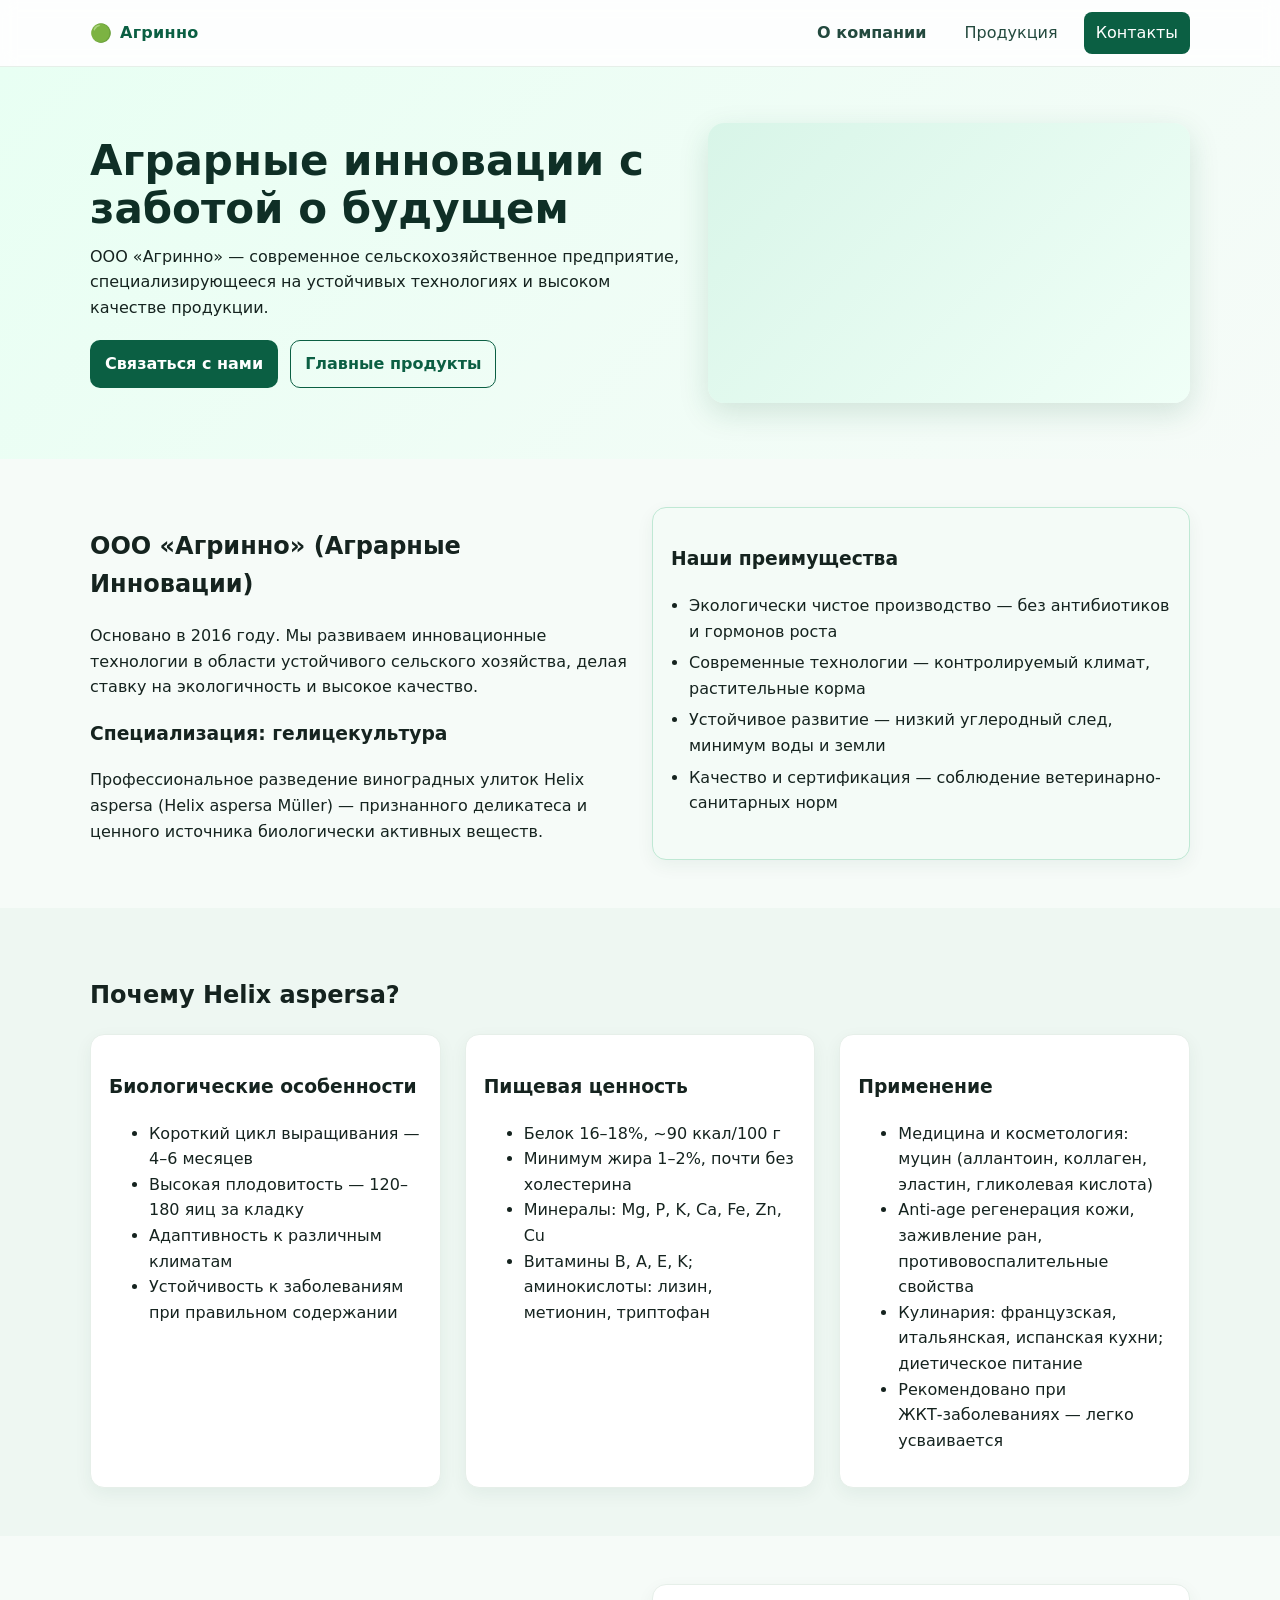
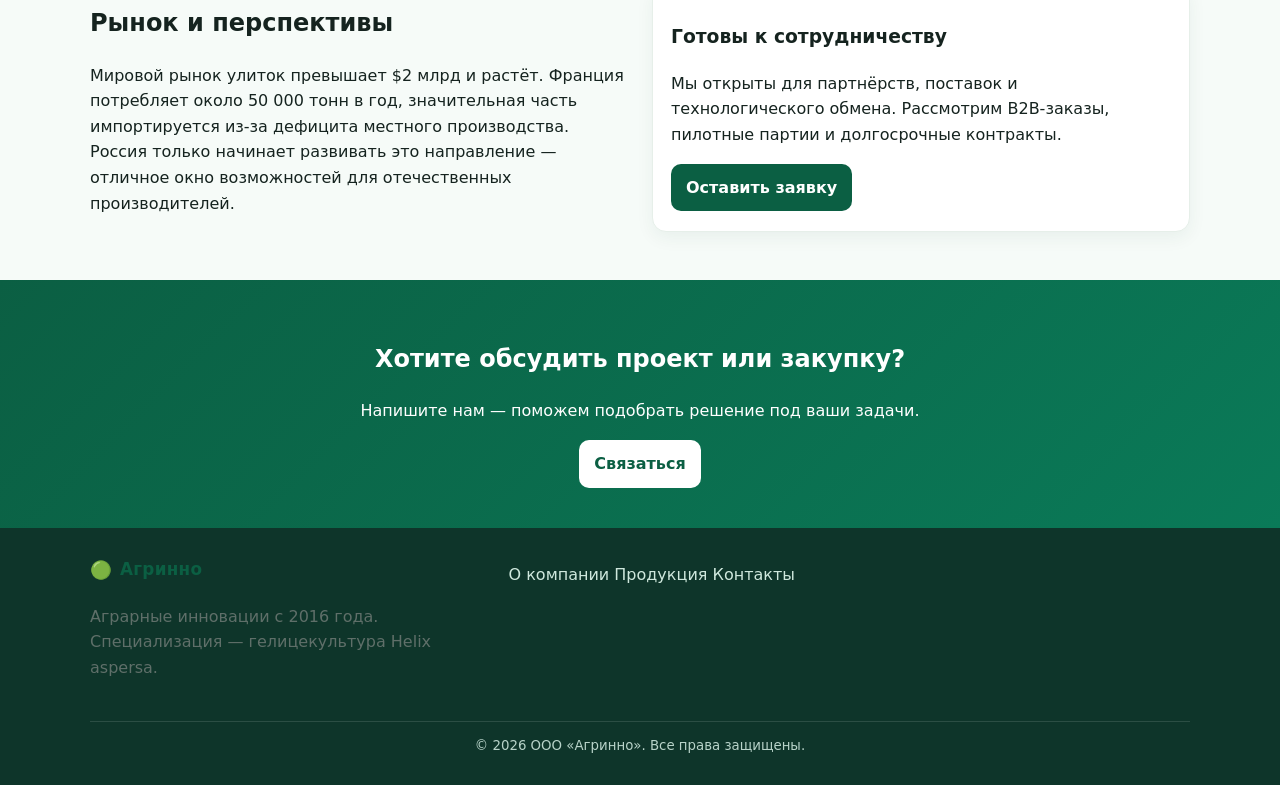
==== index.html @ d658facc "go" ====
<!doctype html>
<html lang="ru">
<head>
  <meta charset="utf-8" />
  <meta name="viewport" content="width=device-width, initial-scale=1" />
  <title>ООО «Агринно» — Аграрные инновации с заботой о будущем</title>
  <meta name="description" content="ООО «Агринно» — современное сельскохозяйственное предприятие. Специализация: гелицекультура (Helix aspersa). Экологично, современно, устойчиво." />
  <link rel="preload" href="styles.css" as="style" />
  <link rel="stylesheet" href="styles.css" />
  <link rel="icon" href="assets/img/favicon.png" />
  <meta property="og:title" content="ООО «Агринно» — Аграрные инновации" />
  <meta property="og:description" content="Гелицекультура Helix aspersa. Экологичное производство, устойчивые технологии, высокое качество." />
  <meta property="og:type" content="website" />
  <meta property="og:url" content="https://example.com/" />
  <meta property="og:image" content="https://example.com/assets/img/og-image.jpg" />
  <script type="application/ld+json">
  {
    "@context": "https://schema.org",
    "@type": ["Organization","LocalBusiness","Farm"],
    "name": "ООО «Агринно»",
    "alternateName": "Аграрные Инновации",
    "foundingDate": "2016",
    "description": "Современное сельскохозяйственное предприятие, специализация — гелицекультура Helix aspersa.",
    "url": "https://example.com",
    "logo": "https://example.com/assets/img/logo.svg",
    "image": "https://example.com/assets/img/og-image.jpg",
    "address": {
      "@type": "PostalAddress",
      "addressCountry": "RU"
    },
    "sameAs": []
  }
  </script>
  <script src="script.js" defer></script>
</head>
<body>
  <header class="site-header">
    <div class="container header-inner">
      <a class="logo" href="index.html" aria-label="Агринно — на главную">
        <span class="logo-mark" aria-hidden="true">🟢</span>
        <span class="logo-text">Агринно</span>
      </a>
      <button class="nav-toggle" aria-label="Открыть меню" aria-expanded="false">☰</button>
      <nav class="site-nav" aria-label="Главное меню">
        <a class="nav-link active" href="index.html">О компании</a>
        <a class="nav-link" href="products.html">Продукция</a>
        <a class="nav-link cta" href="contacts.html">Контакты</a>
      </nav>
    </div>
  </header>

  <main>
    <section class="hero" role="region" aria-label="Аграрные инновации">
      <div class="container hero-inner">
        <div class="hero-content">
          <h1>Аграрные инновации с заботой о будущем</h1>
          <p>ООО «Агринно» — современное сельскохозяйственное предприятие, специализирующееся на устойчивых технологиях и высоком качестве продукции.</p>
          <div class="hero-actions">
            <a class="btn primary" href="contacts.html">Связаться с нами</a>
            <a class="btn ghost" href="products.html">Главные продукты</a>
          </div>
        </div>
        <div class="hero-art" aria-hidden="true"></div>
      </div>
    </section>

    <section class="section">
      <div class="container grid two">
        <div>
          <h2>ООО «Агринно» (Аграрные Инновации)</h2>
          <p>Основано в 2016 году. Мы развиваем инновационные технологии в области устойчивого сельского хозяйства, делая ставку на экологичность и высокое качество.</p>
          <h3>Специализация: гелицекультура</h3>
          <p>Профессиональное разведение виноградных улиток Helix aspersa (Helix aspersa Müller) — признанного деликатеса и ценного источника биологически активных веществ.</p>
        </div>
        <div class="card highlight">
          <h3>Наши преимущества</h3>
          <ul class="checklist">
            <li>Экологически чистое производство — без антибиотиков и гормонов роста</li>
            <li>Современные технологии — контролируемый климат, растительные корма</li>
            <li>Устойчивое развитие — низкий углеродный след, минимум воды и земли</li>
            <li>Качество и сертификация — соблюдение ветеринарно-санитарных норм</li>
          </ul>
        </div>
      </div>
    </section>

    <section class="section alt">
      <div class="container">
        <h2>Почему Helix aspersa?</h2>
        <div class="grid three">
          <div class="card">
            <h3>Биологические особенности</h3>
            <ul>
              <li>Короткий цикл выращивания — 4–6 месяцев</li>
              <li>Высокая плодовитость — 120–180 яиц за кладку</li>
              <li>Адаптивность к различным климатам</li>
              <li>Устойчивость к заболеваниям при правильном содержании</li>
            </ul>
          </div>
          <div class="card">
            <h3>Пищевая ценность</h3>
            <ul>
              <li>Белок 16–18%, ~90 ккал/100 г</li>
              <li>Минимум жира 1–2%, почти без холестерина</li>
              <li>Минералы: Mg, P, K, Ca, Fe, Zn, Cu</li>
              <li>Витамины B, A, E, K; аминокислоты: лизин, метионин, триптофан</li>
            </ul>
          </div>
          <div class="card">
            <h3>Применение</h3>
            <ul>
              <li>Медицина и косметология: муцин (аллантоин, коллаген, эластин, гликолевая кислота)</li>
              <li>Anti‑age регенерация кожи, заживление ран, противовоспалительные свойства</li>
              <li>Кулинария: французская, итальянская, испанская кухни; диетическое питание</li>
              <li>Рекомендовано при ЖКТ‑заболеваниях — легко усваивается</li>
            </ul>
          </div>
        </div>
      </div>
    </section>

    <section class="section">
      <div class="container grid two">
        <div>
          <h2>Рынок и перспективы</h2>
          <p>Мировой рынок улиток превышает $2 млрд и растёт. Франция потребляет около 50 000 тонн в год, значительная часть импортируется из‑за дефицита местного производства. Россия только начинает развивать это направление — отличное окно возможностей для отечественных производителей.</p>
        </div>
        <div class="card">
          <h3>Готовы к сотрудничеству</h3>
          <p>Мы открыты для партнёрств, поставок и технологического обмена. Рассмотрим B2B‑заказы, пилотные партии и долгосрочные контракты.</p>
          <a class="btn primary" href="contacts.html">Оставить заявку</a>
        </div>
      </div>
    </section>

    <section class="cta">
      <div class="container cta-inner">
        <h2>Хотите обсудить проект или закупку?</h2>
        <p>Напишите нам — поможем подобрать решение под ваши задачи.</p>
        <a class="btn inverse" href="contacts.html">Связаться</a>
      </div>
    </section>
  </main>

  <footer class="site-footer">
    <div class="container footer-grid">
      <div>
        <div class="logo footer-logo"><span class="logo-mark">🟢</span><span class="logo-text">Агринно</span></div>
        <p class="muted">Аграрные инновации с 2016 года. Специализация — гелицекультура Helix aspersa.</p>
      </div>
      <nav class="footer-nav" aria-label="Навигация в подвале">
        <a href="index.html">О компании</a>
        <a href="products.html">Продукция</a>
        <a href="contacts.html">Контакты</a>
      </nav>
      <div class="footer-copy">
        <small>© <span id="year"></span> ООО «Агринно». Все права защищены.</small>
      </div>
    </div>
  </footer>
</body>
</html>
---- styles.css ----
/* ====== Reset & base ====== */
* { box-sizing: border-box; }
html, body { margin: 0; padding: 0; }
html { color-scheme: light dark; }
body {
  font-family: system-ui, -apple-system, Segoe UI, Roboto, Ubuntu, Cantarell, Noto Sans, Arial, "Apple Color Emoji", "Segoe UI Emoji";
  line-height: 1.6;
  color: #15231f;
  background: #f6fbf8;
}
img { max-width: 100%; display: block; }
.container { width: min(1100px, 92%); margin: 0 auto; }
.muted { color: #5f6f69; }
.lead { font-size: 1.125rem; color: #2a3a35; }

/* ====== Header & nav ====== */
.site-header {
  position: sticky; top: 0; z-index: 10;
  background: rgba(255,255,255,0.8); backdrop-filter: blur(8px);
  border-bottom: 1px solid #e6efe9;
}
.header-inner { display: flex; align-items: center; justify-content: space-between; padding: 12px 0; }
.logo { display: inline-flex; align-items: center; gap: 8px; font-weight: 700; color: #0b5f43; text-decoration: none; }
.logo-mark { font-size: 1.1rem; }
.logo-text { letter-spacing: 0.3px; }

.nav-toggle { display: none; background: none; border: none; font-size: 1.3rem; }
.site-nav { display: flex; gap: 14px; }
.site-nav a { color: #23493e; text-decoration: none; padding: 8px 12px; border-radius: 8px; }
.site-nav a:hover { background: #e9f5ef; }
.nav-link.active { font-weight: 700; }
.nav-link.cta { background: #0b5f43; color: #fff; }
.nav-link.cta:hover { background: #0a533b; }

/* ====== Hero ====== */
.hero {
  position: relative; isolation: isolate;
  background: linear-gradient(135deg, #e8fff3 0%, #f6fbf8 100%);
}
.hero-inner { display: grid; grid-template-columns: 1.1fr 0.9fr; gap: 28px; align-items: center; padding: 56px 0; }
.hero-content h1 { margin: 0 0 10px; font-size: clamp(28px, 4vw, 42px); line-height: 1.15; color: #0f2f26; }
.hero-content p { margin: 0 0 20px; }
.hero-actions { display: flex; gap: 12px; }
.hero-art { height: 280px; border-radius: 16px; background: url('assets/img/hero.jpg') center/cover no-repeat, linear-gradient(135deg, #d8f5e8, #f0fff7); box-shadow: 0 10px 30px rgba(23,93,63,0.15); }

/* ====== Sections ====== */
.section { padding: 48px 0; }
.section.alt { background: #eef7f2; }
.grid.two { display: grid; grid-template-columns: 1fr 1fr; gap: 24px; }
.grid.three { display: grid; grid-template-columns: repeat(3, 1fr); gap: 24px; }
.card { background: #fff; border: 1px solid #e6efe9; border-radius: 14px; padding: 18px; box-shadow: 0 6px 18px rgba(9,60,43,0.06); }
.card.highlight { border-color: #bfe8d4; background: #f4fbf7; }
.checklist { padding-left: 18px; }
.checklist li { margin: 6px 0; }

/* ====== CTA ====== */
.cta { background: linear-gradient(135deg, #0b5f43, #0a7a58); color: #fff; }
.cta-inner { padding: 40px 0; text-align: center; }
.cta .btn.inverse { background: #fff; color: #0b5f43; }

/* ====== Footer ====== */
.site-footer { background: #0e352a; color: #d8f1e6; }
.footer-grid { display: grid; grid-template-columns: 1.2fr 1fr 1fr; gap: 24px; padding: 28px 0; }
.footer-nav a { display: inline-block; color: #cfe8dd; text-decoration: none; margin: 6px 0; }
.footer-nav a:hover { color: #fff; }
.footer-logo { font-size: 1.05rem; margin-bottom: 4px; }
.footer-copy { grid-column: 1 / -1; border-top: 1px solid rgba(255,255,255,0.12); padding-top: 10px; text-align: center; color: #b8d3c9; }

/* ====== Buttons ====== */
.btn { display: inline-flex; align-items: center; justify-content: center; gap: 8px; padding: 10px 14px; border-radius: 10px; text-decoration: none; font-weight: 600; border: 1px solid transparent; transition: transform .05s ease, background .2s ease; }
.btn:hover { transform: translateY(-1px); }
.btn.primary { background: #0b5f43; color: #fff; }
.btn.primary:hover { background: #0a533b; }
.btn.ghost { background: transparent; color: #0b5f43; border-color: #0b5f43; }

/* ====== Page hero ====== */
.page-hero { background: #eef7f2; border-bottom: 1px solid #e1efe8; padding: 24px 0; }
.page-hero h1 { margin: 0 0 6px; }

/* ====== Forms ====== */
.form .field { margin-bottom: 14px; }
.field label { display: block; margin-bottom: 6px; font-weight: 600; }
.field input, .field textarea { width: 100%; padding: 10px 12px; border: 1px solid #cfe2da; border-radius: 10px; background: #fcfffd; color: #15231f; }
.field input:focus, .field textarea:focus { outline: 2px solid #9bd4bc; border-color: #67bd9b; }
.field.inline label { font-weight: 500; }
.error { color: #b23a3a; min-height: 16px; display: block; }
.status { margin-top: 8px; min-height: 18px; color: #0b5f43; }

/* ====== Contacts page ====== */
.contacts-list { list-style: none; padding: 0; margin: 0; }
.contacts-list li { margin: 6px 0; }
.map-placeholder { height: 220px; border-radius: 12px; background: url('assets/img/map.jpg') center/cover no-repeat, #e6efe9; border: 1px solid #d9ebe2; }

/* ====== Products page ====== */
.product h4 { margin: 0 0 6px; }

/* ====== Responsive ====== */
@media (max-width: 900px) {
  .hero-inner { grid-template-columns: 1fr; }
  .grid.two { grid-template-columns: 1fr; }
  .grid.three { grid-template-columns: 1fr; }
  .site-nav { position: fixed; inset: 56px 0 auto 0; background: #ffffff; border-bottom: 1px solid #e6efe9; padding: 12px; transform: translateY(-120%); transition: transform .2s ease; flex-direction: column; gap: 6px; }
  .site-nav.open { transform: translateY(0); }
  .nav-toggle { display: inline-flex; }
}

@media (prefers-color-scheme: dark) {
  body { background: #0f201b; color: #e8f5ef; }
  .section.alt { background: #0b2821; }
  .card { background: #0e2922; border-color: #1d3e34; box-shadow: none; }
  .card.highlight { background: #123229; border-color: #1e463b; }
  .site-header { background: rgba(8,26,21,0.7); border-bottom-color: #143a30; }
  .site-nav a { color: #daf3ea; }
  .site-nav a:hover { background: #163f34; }
  .nav-link.cta { background: #0a7a58; }
  .hero { background: linear-gradient(135deg, #06241c 0%, #0f201b 100%); }
  .hero-art { box-shadow: none; }
  .cta { background: linear-gradient(135deg, #095945, #0b6f51); }
  .site-footer { background: #081713; }
  .field input, .field textarea { background: #0a1f19; border-color: #1b3b31; color: #e8f5ef; }
  .field input:focus, .field textarea:focus { outline-color: #2b8a6e; border-color: #2b8a6e; }
  .map-placeholder { border-color: #1b3b31; }
}
---- styles.css ----
/* ====== Reset & base ====== */
* { box-sizing: border-box; }
html, body { margin: 0; padding: 0; }
html { color-scheme: light dark; }
body {
  font-family: system-ui, -apple-system, Segoe UI, Roboto, Ubuntu, Cantarell, Noto Sans, Arial, "Apple Color Emoji", "Segoe UI Emoji";
  line-height: 1.6;
  color: #15231f;
  background: #f6fbf8;
}
img { max-width: 100%; display: block; }
.container { width: min(1100px, 92%); margin: 0 auto; }
.muted { color: #5f6f69; }
.lead { font-size: 1.125rem; color: #2a3a35; }

/* ====== Header & nav ====== */
.site-header {
  position: sticky; top: 0; z-index: 10;
  background: rgba(255,255,255,0.8); backdrop-filter: blur(8px);
  border-bottom: 1px solid #e6efe9;
}
.header-inner { display: flex; align-items: center; justify-content: space-between; padding: 12px 0; }
.logo { display: inline-flex; align-items: center; gap: 8px; font-weight: 700; color: #0b5f43; text-decoration: none; }
.logo-mark { font-size: 1.1rem; }
.logo-text { letter-spacing: 0.3px; }

.nav-toggle { display: none; background: none; border: none; font-size: 1.3rem; }
.site-nav { display: flex; gap: 14px; }
.site-nav a { color: #23493e; text-decoration: none; padding: 8px 12px; border-radius: 8px; }
.site-nav a:hover { background: #e9f5ef; }
.nav-link.active { font-weight: 700; }
.nav-link.cta { background: #0b5f43; color: #fff; }
.nav-link.cta:hover { background: #0a533b; }

/* ====== Hero ====== */
.hero {
  position: relative; isolation: isolate;
  background: linear-gradient(135deg, #e8fff3 0%, #f6fbf8 100%);
}
.hero-inner { display: grid; grid-template-columns: 1.1fr 0.9fr; gap: 28px; align-items: center; padding: 56px 0; }
.hero-content h1 { margin: 0 0 10px; font-size: clamp(28px, 4vw, 42px); line-height: 1.15; color: #0f2f26; }
.hero-content p { margin: 0 0 20px; }
.hero-actions { display: flex; gap: 12px; }
.hero-art { height: 280px; border-radius: 16px; background: url('assets/img/hero.jpg') center/cover no-repeat, linear-gradient(135deg, #d8f5e8, #f0fff7); box-shadow: 0 10px 30px rgba(23,93,63,0.15); }

/* ====== Sections ====== */
.section { padding: 48px 0; }
.section.alt { background: #eef7f2; }
.grid.two { display: grid; grid-template-columns: 1fr 1fr; gap: 24px; }
.grid.three { display: grid; grid-template-columns: repeat(3, 1fr); gap: 24px; }
.card { background: #fff; border: 1px solid #e6efe9; border-radius: 14px; padding: 18px; box-shadow: 0 6px 18px rgba(9,60,43,0.06); }
.card.highlight { border-color: #bfe8d4; background: #f4fbf7; }
.checklist { padding-left: 18px; }
.checklist li { margin: 6px 0; }

/* ====== CTA ====== */
.cta { background: linear-gradient(135deg, #0b5f43, #0a7a58); color: #fff; }
.cta-inner { padding: 40px 0; text-align: center; }
.cta .btn.inverse { background: #fff; color: #0b5f43; }

/* ====== Footer ====== */
.site-footer { background: #0e352a; color: #d8f1e6; }
.footer-grid { display: grid; grid-template-columns: 1.2fr 1fr 1fr; gap: 24px; padding: 28px 0; }
.footer-nav a { display: inline-block; color: #cfe8dd; text-decoration: none; margin: 6px 0; }
.footer-nav a:hover { color: #fff; }
.footer-logo { font-size: 1.05rem; margin-bottom: 4px; }
.footer-copy { grid-column: 1 / -1; border-top: 1px solid rgba(255,255,255,0.12); padding-top: 10px; text-align: center; color: #b8d3c9; }

/* ====== Buttons ====== */
.btn { display: inline-flex; align-items: center; justify-content: center; gap: 8px; padding: 10px 14px; border-radius: 10px; text-decoration: none; font-weight: 600; border: 1px solid transparent; transition: transform .05s ease, background .2s ease; }
.btn:hover { transform: translateY(-1px); }
.btn.primary { background: #0b5f43; color: #fff; }
.btn.primary:hover { background: #0a533b; }
.btn.ghost { background: transparent; color: #0b5f43; border-color: #0b5f43; }

/* ====== Page hero ====== */
.page-hero { background: #eef7f2; border-bottom: 1px solid #e1efe8; padding: 24px 0; }
.page-hero h1 { margin: 0 0 6px; }

/* ====== Forms ====== */
.form .field { margin-bottom: 14px; }
.field label { display: block; margin-bottom: 6px; font-weight: 600; }
.field input, .field textarea { width: 100%; padding: 10px 12px; border: 1px solid #cfe2da; border-radius: 10px; background: #fcfffd; color: #15231f; }
.field input:focus, .field textarea:focus { outline: 2px solid #9bd4bc; border-color: #67bd9b; }
.field.inline label { font-weight: 500; }
.error { color: #b23a3a; min-height: 16px; display: block; }
.status { margin-top: 8px; min-height: 18px; color: #0b5f43; }

/* ====== Contacts page ====== */
.contacts-list { list-style: none; padding: 0; margin: 0; }
.contacts-list li { margin: 6px 0; }
.map-placeholder { height: 220px; border-radius: 12px; background: url('assets/img/map.jpg') center/cover no-repeat, #e6efe9; border: 1px solid #d9ebe2; }

/* ====== Products page ====== */
.product h4 { margin: 0 0 6px; }

/* ====== Responsive ====== */
@media (max-width: 900px) {
  .hero-inner { grid-template-columns: 1fr; }
  .grid.two { grid-template-columns: 1fr; }
  .grid.three { grid-template-columns: 1fr; }
  .site-nav { position: fixed; inset: 56px 0 auto 0; background: #ffffff; border-bottom: 1px solid #e6efe9; padding: 12px; transform: translateY(-120%); transition: transform .2s ease; flex-direction: column; gap: 6px; }
  .site-nav.open { transform: translateY(0); }
  .nav-toggle { display: inline-flex; }
}

@media (prefers-color-scheme: dark) {
  body { background: #0f201b; color: #e8f5ef; }
  .section.alt { background: #0b2821; }
  .card { background: #0e2922; border-color: #1d3e34; box-shadow: none; }
  .card.highlight { background: #123229; border-color: #1e463b; }
  .site-header { background: rgba(8,26,21,0.7); border-bottom-color: #143a30; }
  .site-nav a { color: #daf3ea; }
  .site-nav a:hover { background: #163f34; }
  .nav-link.cta { background: #0a7a58; }
  .hero { background: linear-gradient(135deg, #06241c 0%, #0f201b 100%); }
  .hero-art { box-shadow: none; }
  .cta { background: linear-gradient(135deg, #095945, #0b6f51); }
  .site-footer { background: #081713; }
  .field input, .field textarea { background: #0a1f19; border-color: #1b3b31; color: #e8f5ef; }
  .field input:focus, .field textarea:focus { outline-color: #2b8a6e; border-color: #2b8a6e; }
  .map-placeholder { border-color: #1b3b31; }
}
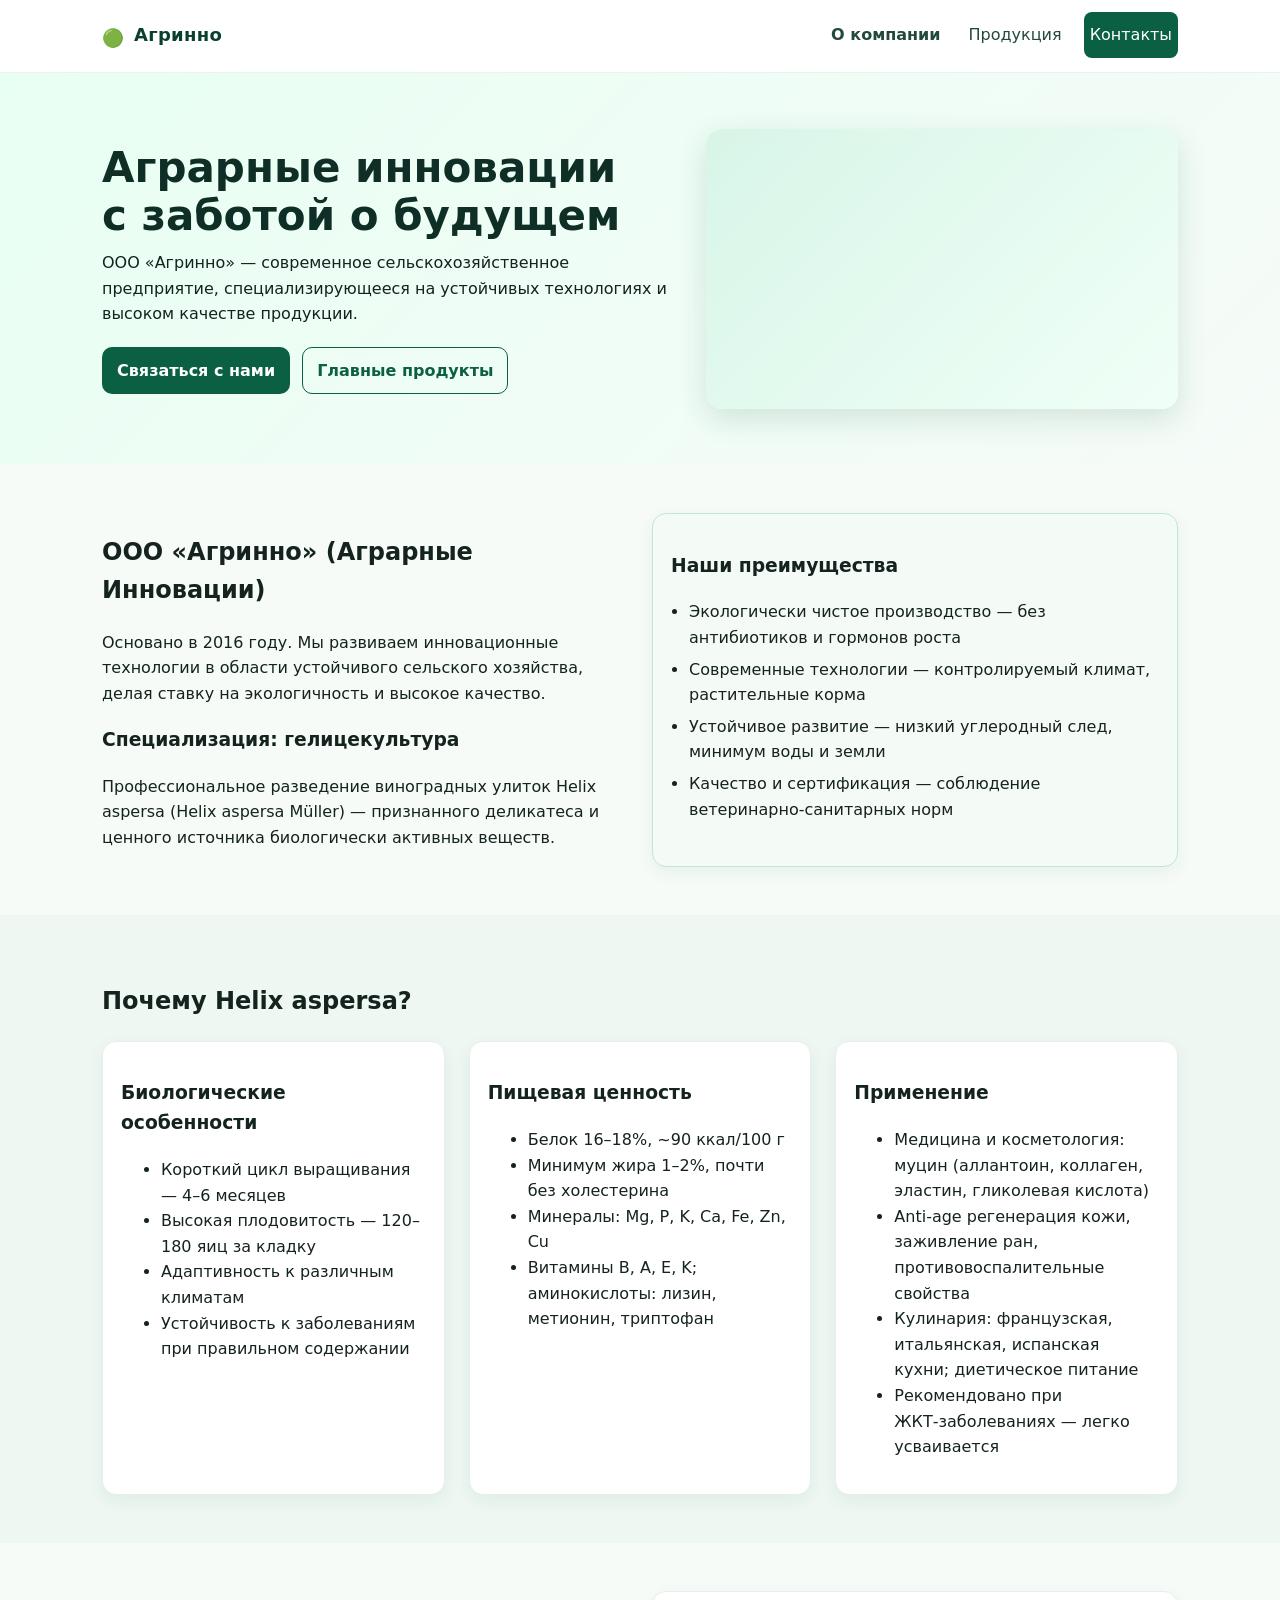
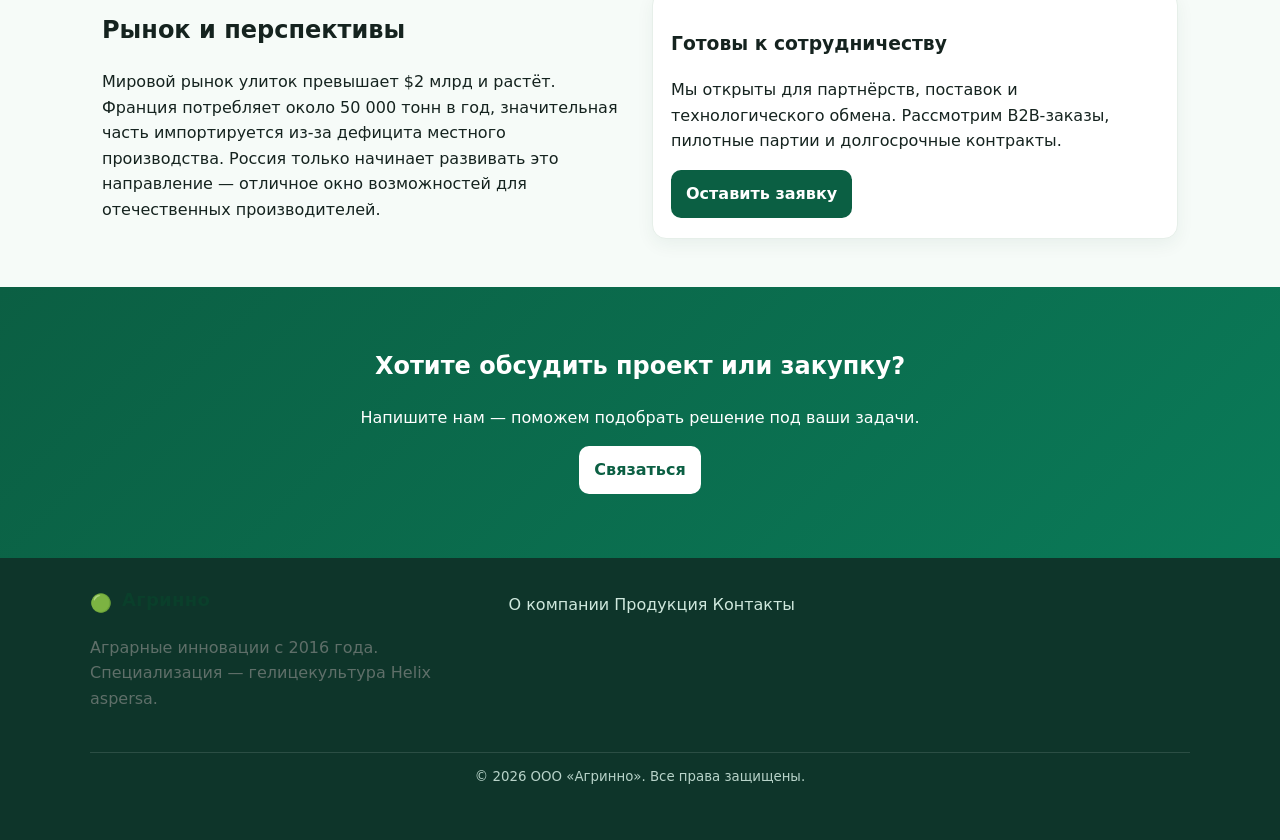
==== commit ac611fa5: "ee" ====
--- a/index.html
+++ b/index.html
@@ -7,6 +7,7 @@
   <meta name="description" content="ООО «Агринно» — современное сельскохозяйственное предприятие. Специализация: гелицекультура (Helix aspersa). Экологично, современно, устойчиво." />
   <link rel="preload" href="styles.css" as="style" />
   <link rel="stylesheet" href="styles.css" />
+  <link rel="stylesheet" href="mobile-fixes.css?v=5">
   <link rel="icon" href="assets/img/favicon.png" />
   <meta property="og:title" content="ООО «Агринно» — Аграрные инновации" />
   <meta property="og:description" content="Гелицекультура Helix aspersa. Экологичное производство, устойчивые технологии, высокое качество." />
--- a/styles.css
+++ b/styles.css
@@ -94,30 +94,3 @@
 /* ====== Products page ====== */
 .product h4 { margin: 0 0 6px; }
 
-/* ====== Responsive ====== */
-@media (max-width: 900px) {
-  .hero-inner { grid-template-columns: 1fr; }
-  .grid.two { grid-template-columns: 1fr; }
-  .grid.three { grid-template-columns: 1fr; }
-  .site-nav { position: fixed; inset: 56px 0 auto 0; background: #ffffff; border-bottom: 1px solid #e6efe9; padding: 12px; transform: translateY(-120%); transition: transform .2s ease; flex-direction: column; gap: 6px; }
-  .site-nav.open { transform: translateY(0); }
-  .nav-toggle { display: inline-flex; }
-}
-
-@media (prefers-color-scheme: dark) {
-  body { background: #0f201b; color: #e8f5ef; }
-  .section.alt { background: #0b2821; }
-  .card { background: #0e2922; border-color: #1d3e34; box-shadow: none; }
-  .card.highlight { background: #123229; border-color: #1e463b; }
-  .site-header { background: rgba(8,26,21,0.7); border-bottom-color: #143a30; }
-  .site-nav a { color: #daf3ea; }
-  .site-nav a:hover { background: #163f34; }
-  .nav-link.cta { background: #0a7a58; }
-  .hero { background: linear-gradient(135deg, #06241c 0%, #0f201b 100%); }
-  .hero-art { box-shadow: none; }
-  .cta { background: linear-gradient(135deg, #095945, #0b6f51); }
-  .site-footer { background: #081713; }
-  .field input, .field textarea { background: #0a1f19; border-color: #1b3b31; color: #e8f5ef; }
-  .field input:focus, .field textarea:focus { outline-color: #2b8a6e; border-color: #2b8a6e; }
-  .map-placeholder { border-color: #1b3b31; }
-}
--- a/styles.css
+++ b/styles.css
@@ -94,30 +94,3 @@
 /* ====== Products page ====== */
 .product h4 { margin: 0 0 6px; }
 
-/* ====== Responsive ====== */
-@media (max-width: 900px) {
-  .hero-inner { grid-template-columns: 1fr; }
-  .grid.two { grid-template-columns: 1fr; }
-  .grid.three { grid-template-columns: 1fr; }
-  .site-nav { position: fixed; inset: 56px 0 auto 0; background: #ffffff; border-bottom: 1px solid #e6efe9; padding: 12px; transform: translateY(-120%); transition: transform .2s ease; flex-direction: column; gap: 6px; }
-  .site-nav.open { transform: translateY(0); }
-  .nav-toggle { display: inline-flex; }
-}
-
-@media (prefers-color-scheme: dark) {
-  body { background: #0f201b; color: #e8f5ef; }
-  .section.alt { background: #0b2821; }
-  .card { background: #0e2922; border-color: #1d3e34; box-shadow: none; }
-  .card.highlight { background: #123229; border-color: #1e463b; }
-  .site-header { background: rgba(8,26,21,0.7); border-bottom-color: #143a30; }
-  .site-nav a { color: #daf3ea; }
-  .site-nav a:hover { background: #163f34; }
-  .nav-link.cta { background: #0a7a58; }
-  .hero { background: linear-gradient(135deg, #06241c 0%, #0f201b 100%); }
-  .hero-art { box-shadow: none; }
-  .cta { background: linear-gradient(135deg, #095945, #0b6f51); }
-  .site-footer { background: #081713; }
-  .field input, .field textarea { background: #0a1f19; border-color: #1b3b31; color: #e8f5ef; }
-  .field input:focus, .field textarea:focus { outline-color: #2b8a6e; border-color: #2b8a6e; }
-  .map-placeholder { border-color: #1b3b31; }
-}
--- a/mobile-fixes.css
+++ b/mobile-fixes.css
@@ -0,0 +1,102 @@
+/* Mobile fixes for provided markup (header + hero + anchors)
+   Версия: 2026-05-18 (v4)
+   Что нового: добавлен iOS/Yandex iOS «микрогэп» сверху для sticky-хедера,
+   чтобы плавающая адресная плашка не перекрывала шапку. Обновлены offset-ы якорей.
+   Подключать ПОСЛЕ styles.css
+*/
+
+:root {
+  --header-h: 72px;          /* Базовая высота шапки */
+  --ios-gap: 0px;            /* Микро-зазор сверху (по умолчанию 0, на iOS станет 8px) */
+  --scroll-offset: calc(var(--header-h) + var(--ios-gap) + 6px); /* отступ для якорей */
+}
+
+/* Детектор iOS/WebKit: задаём зазор 8px только на iOS-браузерах */
+@supports (-webkit-touch-callout: none) {
+  :root { --ios-gap: 8px; }
+}
+
+/* ===== ГЛОБАЛЬНОЕ ИСПРАВЛЕНИЕ ЯКОРЕЙ ===== */
+/* Чтобы заголовки/секции не прятались под липкую шапку при переходе по #якорям */
+html { scroll-padding-top: var(--scroll-offset); }
+[id] { scroll-margin-top: var(--scroll-offset); }
+
+/* ===== HEADER / Шапка ===== */
+.site-header {
+  position: sticky;          /* липкая шапка */
+  top: var(--ios-gap);        /* небольшой отступ сверху на iOS, 0 на других */
+  z-index: 1000;
+  background: color-mix(in srgb, #ffffff 88%, transparent);
+  -webkit-backdrop-filter: saturate(140%) blur(8px);
+  backdrop-filter: saturate(140%) blur(8px);
+  border-bottom: 1px solid rgba(0,0,0,0.06);
+}
+
+.header-inner {
+  display: grid;
+  grid-template-columns: 1fr auto auto; /* бренд шире, управление справа */
+  align-items: center;
+  gap: 8px;
+  padding: calc(env(safe-area-inset-top) + 8px) 12px 10px 12px;
+  min-height: var(--header-h);
+  box-sizing: border-box;
+}
+
+.logo { display: inline-flex; align-items: center; gap: 10px; min-width: 0; }
+.logo-mark { width: 22px; height: 22px; display: inline-grid; place-items: center; }
+.logo-text {
+  font-weight: 700; font-size: 18px; color: #0a3f2b;
+  white-space: nowrap; overflow: hidden; text-overflow: ellipsis;
+}
+
+.nav-toggle {
+  width: 44px; height: 44px; display: inline-grid; place-items: center;
+  background: none; border: 0; padding: 0; margin: 0 2px; cursor: pointer;
+}
+
+/* Меню: мобильно — выпадающее под шапкой; десктоп — в линию */
+.site-nav { display: none; }
+.site-header.nav-open .site-nav,
+.site-header:has(.nav-toggle[aria-expanded="true"]) .site-nav {
+  display: block;
+  position: fixed;
+  top: calc(var(--header-h) + var(--ios-gap));
+  left: 10px; right: 10px;
+  z-index: 1100;
+  background: #fff;
+  border: 1px solid rgba(0,0,0,0.06);
+  border-radius: 12px;
+  box-shadow: 0 10px 30px rgba(0,0,0,0.08);
+  padding: 10px;
+}
+.site-header.nav-open .site-nav .nav-link,
+.site-header:has(.nav-toggle[aria-expanded="true"]) .site-nav .nav-link {
+  display: block; padding: 12px 10px; border-radius: 10px; margin: 2px 0;
+}
+.site-header.nav-open .site-nav .nav-link.cta,
+.site-header:has(.nav-toggle[aria-expanded="true"]) .site-nav .nav-link.cta { font-weight: 700; }
+
+@media (min-width: 768px) {
+  .header-inner { grid-template-columns: 1fr auto; }
+  .nav-toggle { display: none; }
+  .site-nav { display: flex; align-items: center; gap: 16px; position: static; padding: 0; box-shadow: none; border: 0; }
+  .site-nav .nav-link { padding: 10px 6px; }
+}
+
+/* ===== HERO / Первый экран ===== */
+main .container { padding-left: 12px; padding-right: 12px; }
+.hero .container, .hero .content, .hero-content, .intro, .lead { max-width: none; }
+
+h1 { font-size: clamp(26px, 7.2vw, 38px); line-height: 1.22; text-wrap: balance; }
+p.lead, .intro p { font-size: clamp(16px, 3.9vw, 18px); line-height: 1.6; }
+
+.hero .buttons, .buttons, .cta-row { display: grid; gap: 12px; }
+.hero .buttons > *, .buttons > *, .cta-row > * { width: 100%; min-height: 48px; }
+
+/* Безопасные отступы снизу для нижней панели iOS */
+@supports (padding: max(0px)) {
+  footer, main > section:last-child { padding-bottom: max(24px, env(safe-area-inset-bottom)); }
+}
+
+/* На очень узких экранах немного уменьшаем h1 */
+@media (max-width: 360px) { h1 { font-size: clamp(24px, 8vw, 32px); } }
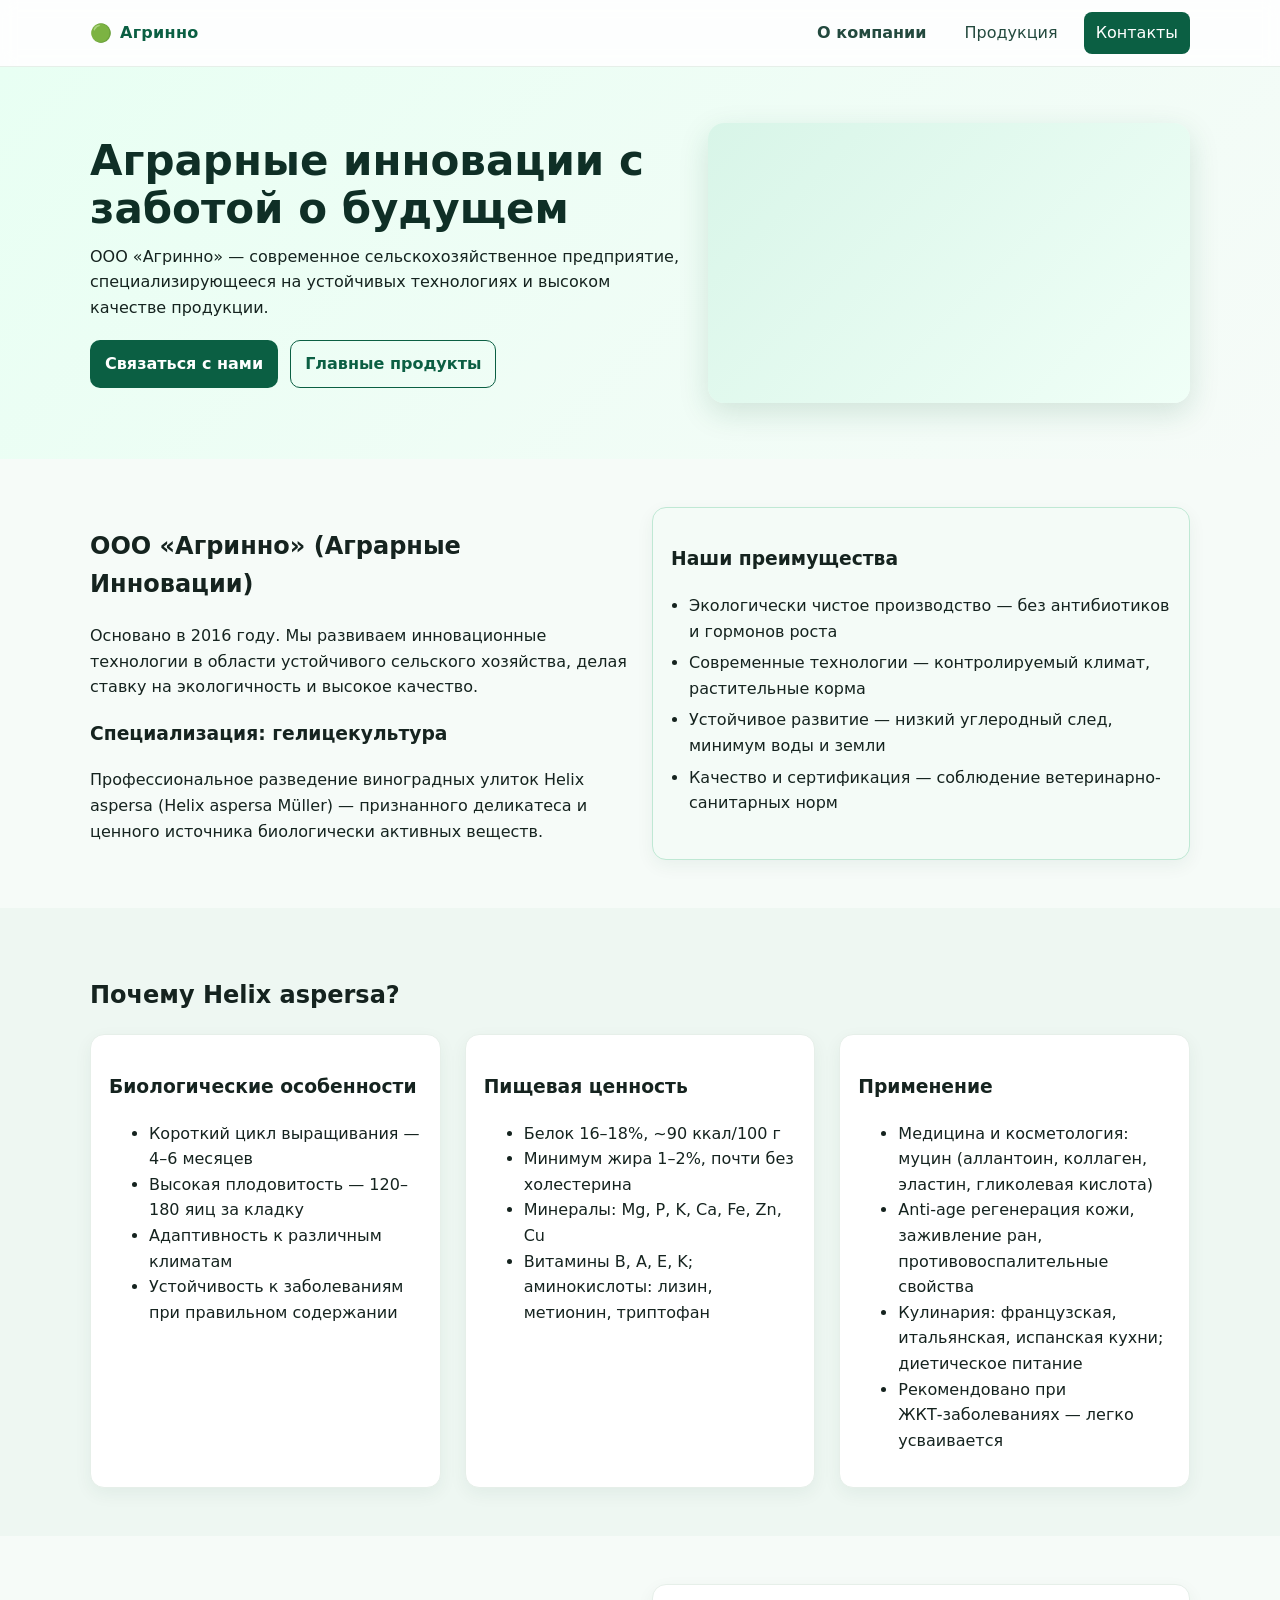
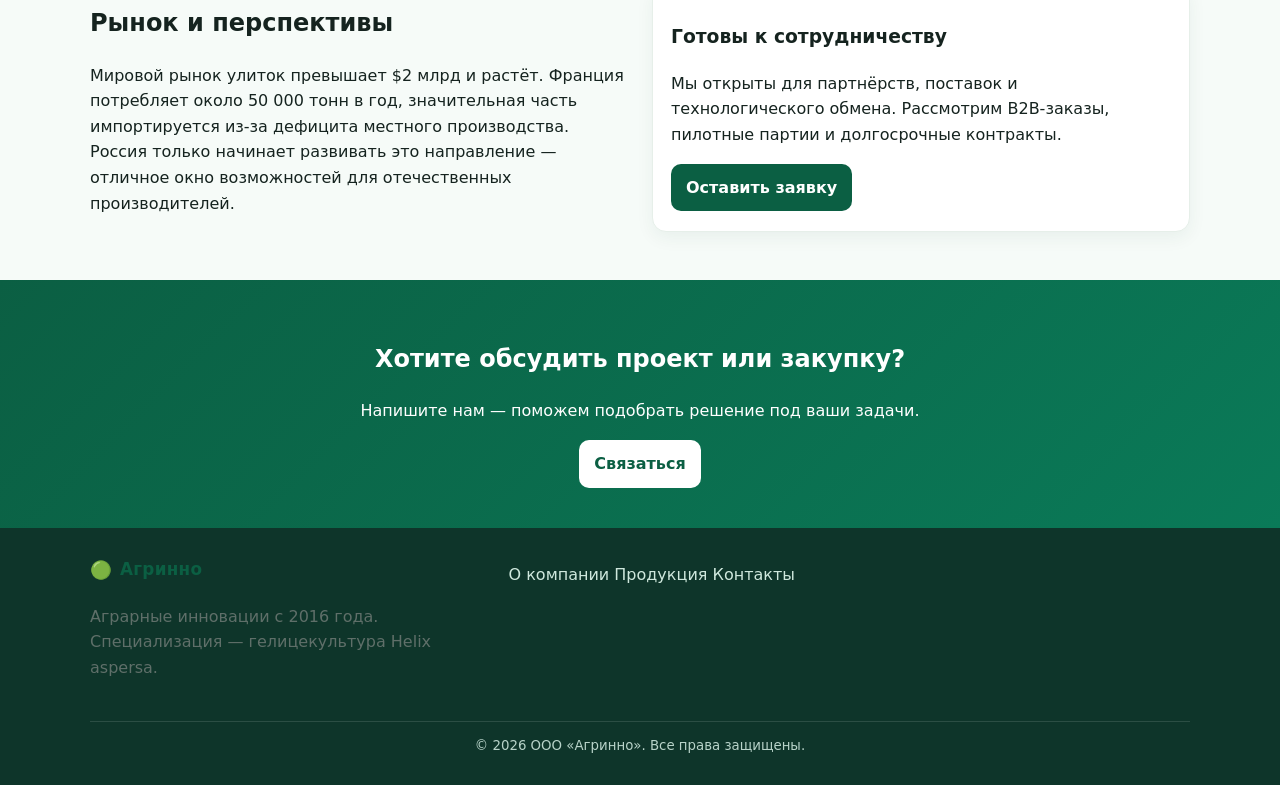
==== commit ca67aaab: "gg" ====
--- a/index.html
+++ b/index.html
@@ -7,7 +7,7 @@
   <meta name="description" content="ООО «Агринно» — современное сельскохозяйственное предприятие. Специализация: гелицекультура (Helix aspersa). Экологично, современно, устойчиво." />
   <link rel="preload" href="styles.css" as="style" />
   <link rel="stylesheet" href="styles.css" />
-  <link rel="stylesheet" href="mobile-fixes.css?v=5">
+  
   <link rel="icon" href="assets/img/favicon.png" />
   <meta property="og:title" content="ООО «Агринно» — Аграрные инновации" />
   <meta property="og:description" content="Гелицекультура Helix aspersa. Экологичное производство, устойчивые технологии, высокое качество." />
